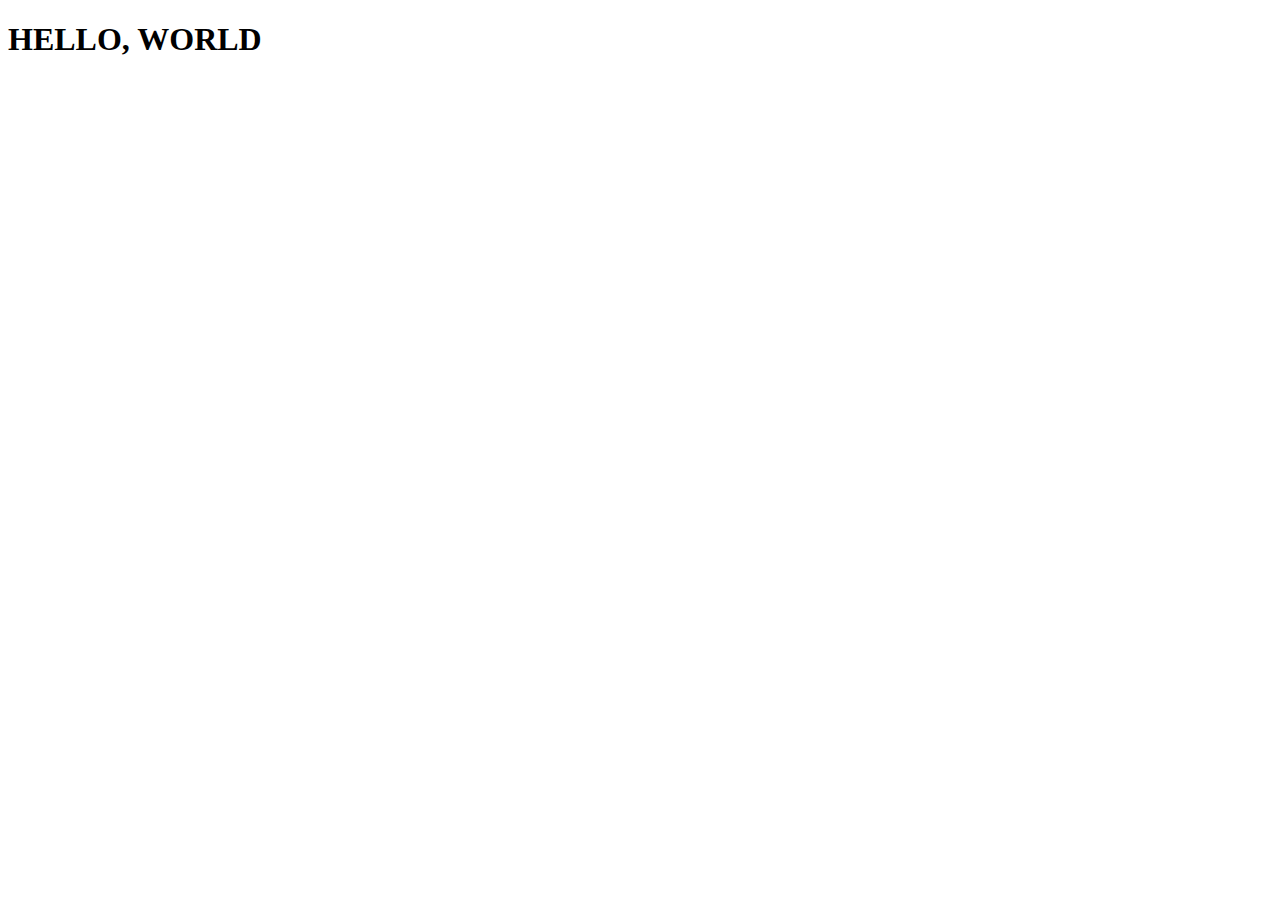
==== index.html @ cf547ed5 "firs commit" ====
<!DOCTYPE html>
<html lang="en">
<head>
    <meta charset="UTF-8">
    <meta http-equiv="X-UA-Compatible" content="IE=edge">
    <meta name="viewport" content="width=device-width, initial-scale=1.0">
    <title>Galacaesar</title>
</head>
<body>
    <h1>HELLO, WORLD</h1>
</body>
</html>
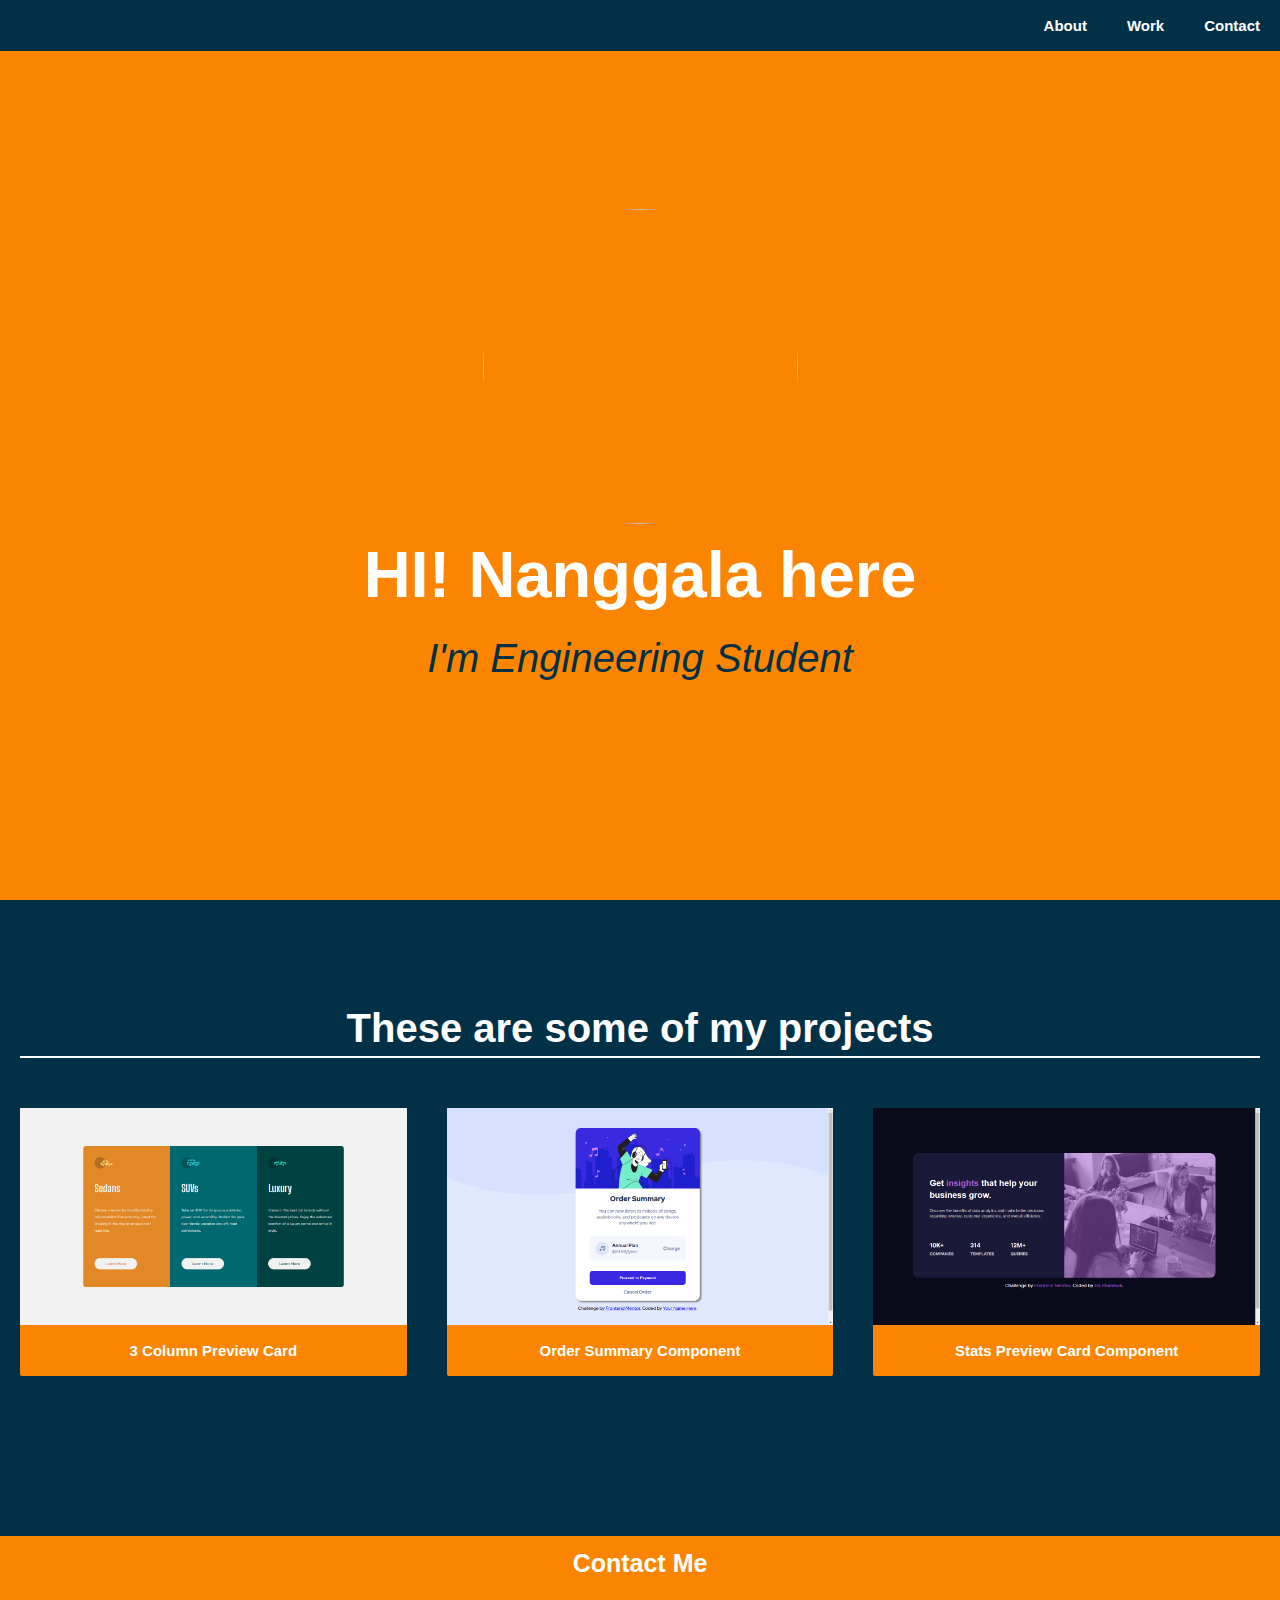
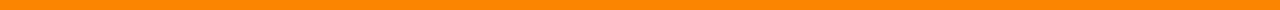
==== commit 2c2f4de3: "add home page" ====
--- a/index.html
+++ b/index.html
@@ -4,9 +4,51 @@
     <meta charset="UTF-8">
     <meta http-equiv="X-UA-Compatible" content="IE=edge">
     <meta name="viewport" content="width=device-width, initial-scale=1.0">
+    <link rel="stylesheet" href="https://cdnjs.cloudflare.com/ajax/libs/font-awesome/5.15.2/css/all.min.css" integrity="sha512-HK5fgLBL+xu6dm/Ii3z4xhlSUyZgTT9tuc/hSrtw6uzJOvgRr2a9jyxxT1ely+B+xFAmJKVSTbpM/CuL7qxO8w==" crossorigin="anonymous" />
+    <link rel="stylesheet" href="style.css">
     <title>Galacaesar</title>
 </head>
 <body>
-    <h1>HELLO, WORLD</h1>
+    <nav id="navbar" class="nav">
+        <ul>
+            <li><a href="#welcome-section">About</a></li>
+            <li><a href="#projects">Work</a></li>
+            <li><a href="#contacts">Contact</a></li>
+        </ul>
+    </nav>
+    <section id="welcome-section" >
+        <img src="https://scontent.fupg6-1.fna.fbcdn.net/v/t1.6435-9/135662813_4202610076434372_5279207667727797327_n.jpg?_nc_cat=110&ccb=1-4&_nc_sid=09cbfe&_nc_eui2=AeEtNCF_K1rLURa0aRS_KluzbvkrZMWhM0du-StkxaEzR_7FeKVYMMiC9ma-TvtN0MA4I-qnq2Gq49ZNK1oqiwhf&_nc_ohc=vL1Quo-_T3AAX_KzUgV&_nc_ht=scontent.fupg6-1.fna&oh=b708b95a523318eee01155f0dbe74000&oe=6135529F" alt="" class="img">
+        <h1>HI! Nanggala here</h1>
+        <h2><i>I'm Engineering Student</i></h2>
+    </section>
+    <section id="projects" class="project-section">
+        <h2>These are some of my projects</h2>
+        <div class="project-grid">
+            <a href="3-column-preview-card-component-main/index.html" target="_blank" class="project project-tile">
+                <img src="3-column-preview-card-component-main/images/3 column.png" alt="Technical Documentation" class="project-img">
+                <p class="project-title">3 Column Preview Card</p>
+            </a>
+            <a href="order-summary-component-main/index.html" target="_blank" class="project project-tile">
+                <img src="order-summary-component-main/images/order summary.png" alt="Survey Form" class="project-img">
+                <p class="project-title">Order Summary Component</p>
+            </a>
+            <a href="stats-preview-card-component-main/index.html" target="_blank" class="project project-tile">
+                <img src="stats-preview-card-component-main/images/stats preview.png" alt="Tribute Page" class="project-img">
+                <p class="project-title">Stats Preview Card Component</p>
+            </a>
+        </div>
+    </section>
+    <footer id="contacts">
+        <h2>Contact Me</h2>
+        <ul>
+            <li><a href="https://www.freecodecamp.org/gakhambali" id="profile-link" target="_blank"><i class="fas fa-globe"></i></a></li>
+            <li><a href="https://www.instagram.com/na_ngga_la/
+                " target="_blank"><i class="fab fa-instagram"></i></a></li>
+            <li><a href="https://twitter.com/nanggala__
+                " target="_blank"><i class="fab fa-twitter"></i></a></li>
+            <li><a href="https://www.facebook.com/pbismylife/" target="_blank"><i class="fab fa-facebook"></i></a></li>
+            <li><a href="https://www.youtube.com/channel/UClS_Sr_2rs3rcCYcjUB13mA" target="_blank"><i class="fab fa-youtube"></i></a></li>
+        </ul>
+    </footer>
 </body>
 </html>--- a/style.css
+++ b/style.css
@@ -0,0 +1,195 @@
+html {
+  font-size: 10px;
+}
+
+* {
+  box-sizing: border-box;
+  scroll-behavior: smooth;
+}
+
+/* Base Styles */
+body {
+  font-family: "Poppins", sans-serif;
+  font-size: 1.2rem;
+  font-weight: 400;
+  line-height: 1.4;
+  margin: 0;
+}
+
+h1,
+h2 {
+  font-family: "Raleway", sans-serif;
+  font-weight: 700;
+  text-align: center;
+}
+
+h1 {
+  font-size: 6.5rem;
+}
+
+h2 {
+  font-size: 4rem;
+}
+
+ul {
+  list-style: none;
+}
+
+a {
+  text-decoration: none;
+  color: white;
+}
+
+@media (max-width: 576px) {
+  h1 {
+    font-size: 4rem;
+  }
+
+  h2 {
+    font-size: 2rem;
+  }
+}
+
+/* Nav Styles */
+nav {
+  position: fixed;
+  top: 0;
+  left: 0;
+  background-color: #023047;
+  width: 100%;
+  z-index: 1;
+  font-size: 1.5rem;
+}
+
+nav ul {
+  display: flex;
+  justify-content: flex-end;
+}
+
+@media (max-width: 576px) {
+  nav ul {
+    justify-content: center;
+  }
+}
+
+nav ul li {
+  margin: 0 20px;
+}
+
+nav ul li a {
+  font-weight: bold;
+}
+
+nav ul li a:hover {
+  text-decoration: underline;
+}
+
+/* START Welcome Section */
+#welcome-section {
+  display: flex;
+  flex-direction: column;
+  justify-content: center;
+  align-items: center;
+  width: 100%;
+  height: 100vh;
+  background-color: #fb8500;
+  color: white;
+}
+
+#welcome-section img {
+  display: block;
+  width: 35vh;
+  height: 35vh;
+  object-fit: cover;
+  object-position: 0 5%;
+  border-radius: 100%;
+}
+#welcome-section h1,
+h2 {
+  margin: 5px 0;
+}
+
+#welcome-section h2 {
+  font-family: sans-serif;
+  font-weight: lighter;
+  color: #023047;
+}
+
+/* END Welcome Section */
+
+/* START Project Section */
+.project-section {
+  background: #023047;
+  padding: 10rem 2rem;
+}
+.project-section h2 {
+  color: white;
+  margin: 0 0 5rem 0;
+  border-bottom: solid white 2px;
+}
+
+.project-grid {
+  display: grid;
+  grid-template-columns: repeat(auto-fit, minmax(320px, 1fr));
+  grid-gap: 4rem;
+  width: 100%;
+  max-width: 1280px;
+  margin: 0 auto;
+  margin-bottom: 6rem;
+}
+
+.project {
+  background: #fb8500;
+  border-radius: 2px;
+}
+
+.project-img {
+  display: block;
+  width: 100%;
+  object-fit: cover;
+}
+
+.project-title {
+  text-align: center;
+  font-size: 1.5rem;
+  font-weight: 700;
+}
+
+/* END Project Section */
+
+/* START Project Section */
+#contacts {
+  text-align: center;
+  background-color: #fb8500;
+  padding: 5px 0;
+}
+
+#contacts h2 {
+  /* font-family: Roboto Condensed, sans-serif; */
+  font-size: 2.5rem;
+  color: white;
+}
+
+#contacts ul {
+  padding: 0;
+  display: flex;
+  justify-content: center;
+}
+
+#contacts li {
+  font-size: 2.5em;
+  margin: 0 10px;
+}
+
+#contacts li a {
+  color: white;
+}
+
+@media (max-width: 576px) {
+  #contacts h2 {
+    font-size: 1.8rem;
+  }
+  #contacts li {
+    font-size: 1.5rem;
+  }
+}
